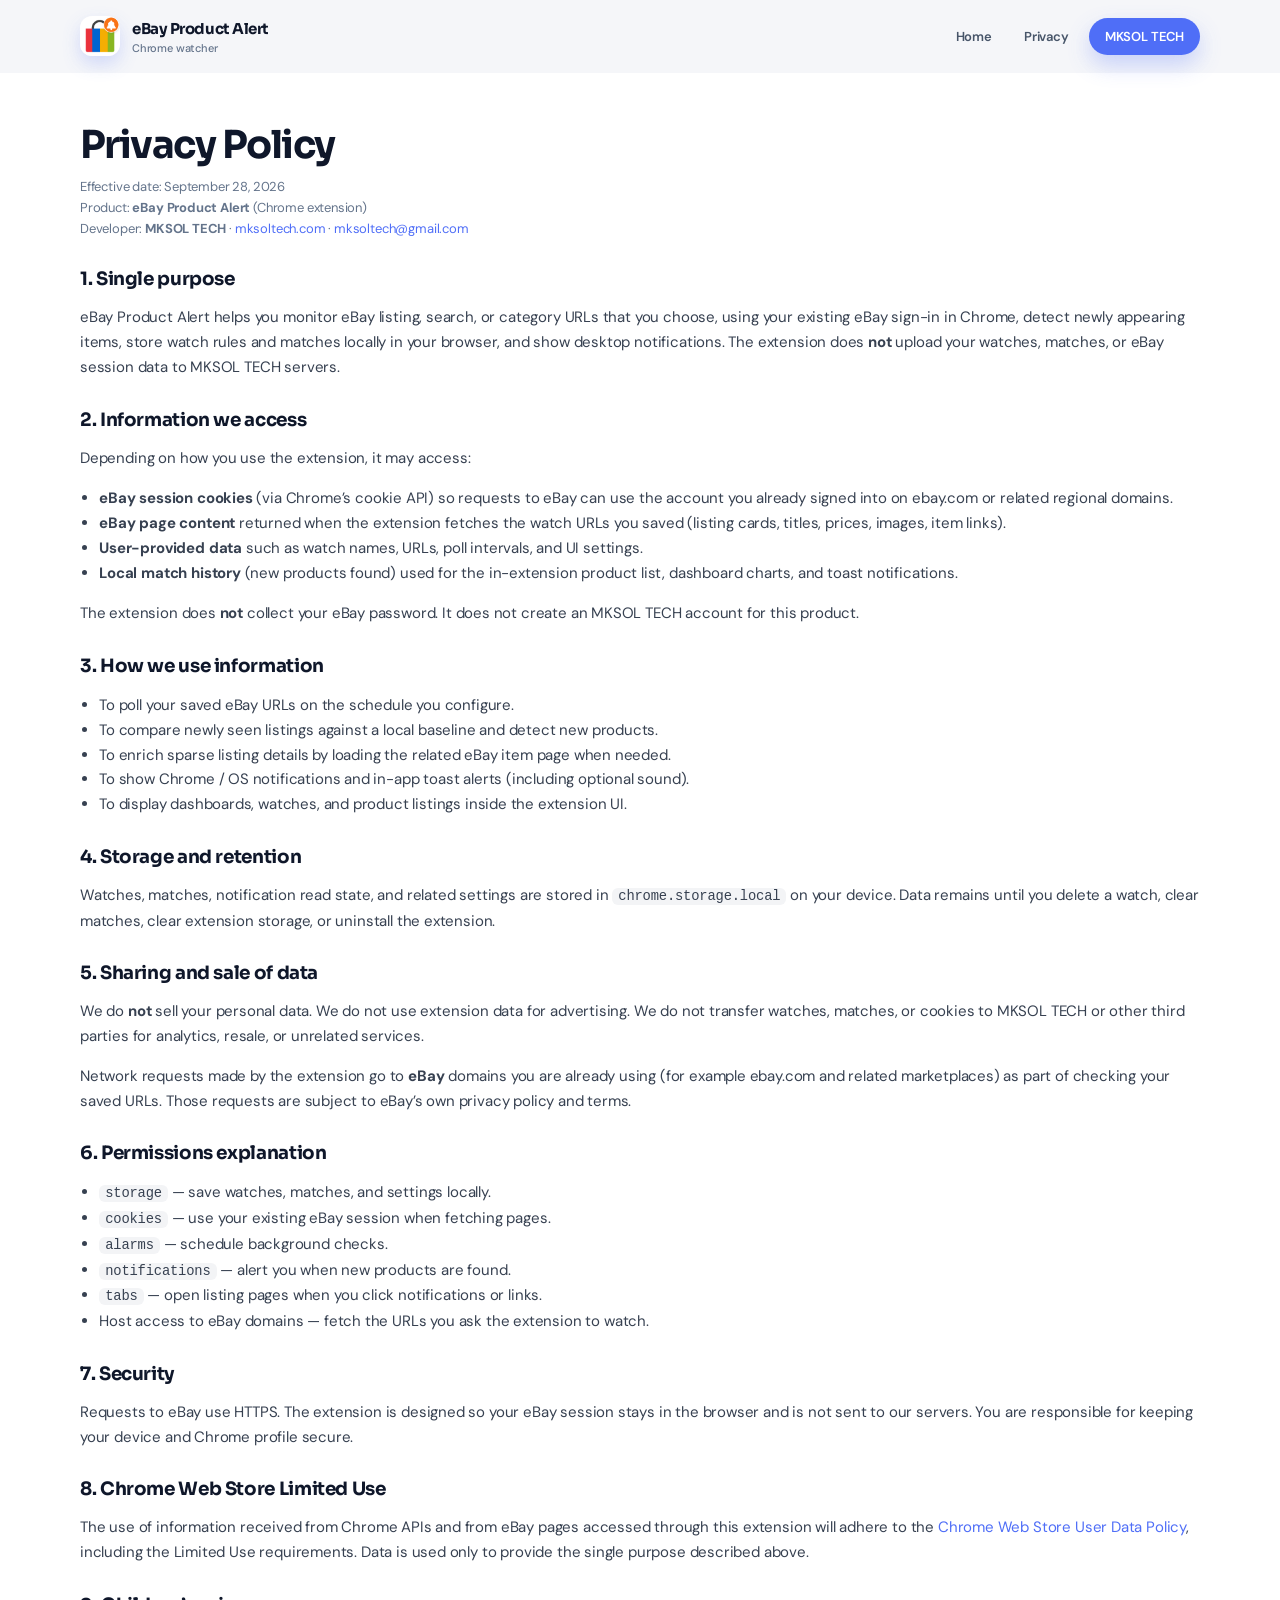
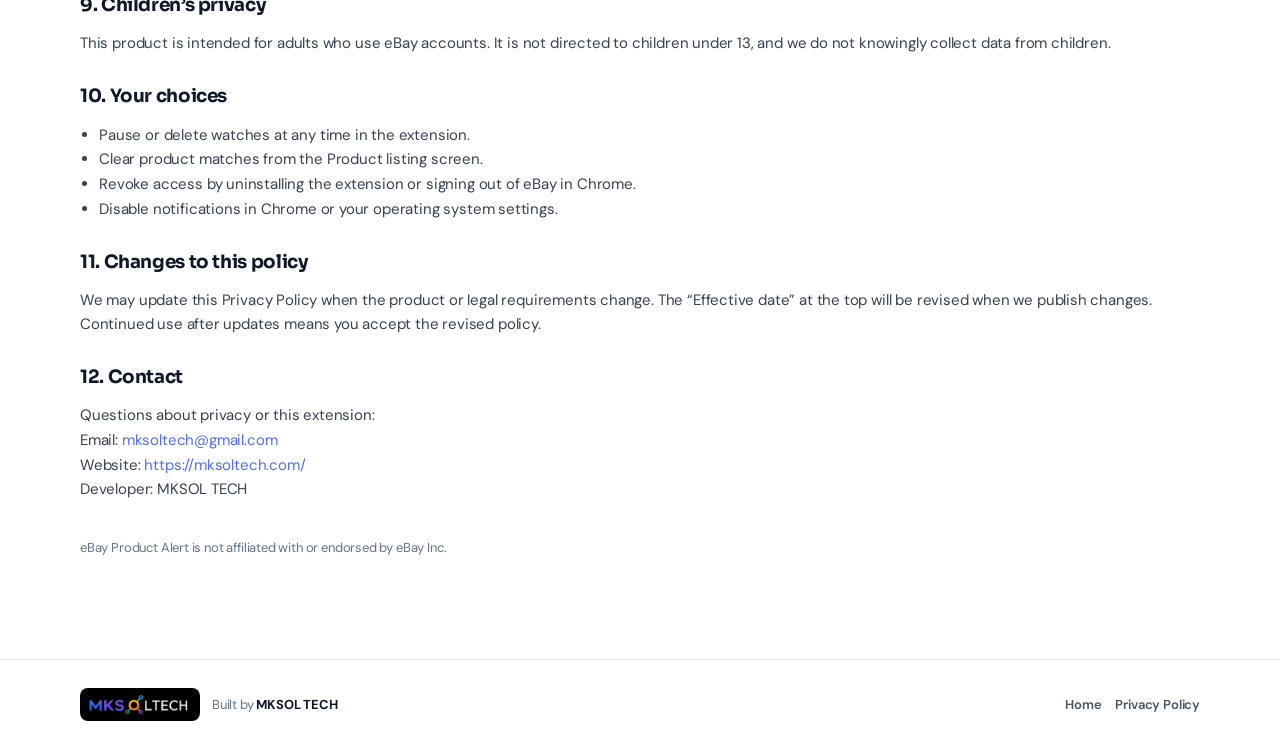
==== privacy.html @ dd5d16e2 "project setup" ====
<!DOCTYPE html>
<html lang="en">
  <head>
    <meta charset="UTF-8" />
    <meta name="viewport" content="width=device-width, initial-scale=1" />
    <title>Privacy Policy — eBay Product Alert</title>
    <meta
      name="description"
      content="Privacy Policy for the eBay Product Alert Chrome extension by MKSOL TECH."
    />
    <link rel="icon" href="assets/icon128.png" />
    <link rel="preconnect" href="https://fonts.googleapis.com" />
    <link rel="preconnect" href="https://fonts.gstatic.com" crossorigin />
    <link
      href="https://fonts.googleapis.com/css2?family=DM+Sans:ital,opsz,wght@0,9..40,400;0,9..40,500;0,9..40,600;0,9..40,700;1,9..40,400&family=Sora:wght@600;700&display=swap"
      rel="stylesheet"
    />
    <link rel="stylesheet" href="styles.css" />
  </head>
  <body class="legal-page">
    <header class="top" id="topNav">
      <div class="wrap top-inner">
        <a class="logo" href="index.html">
          <img src="assets/logo.png" alt="" />
          <div>
            <strong>eBay Product Alert</strong>
            <span>Chrome watcher</span>
          </div>
        </a>
        <nav class="nav" aria-label="Primary">
          <a href="index.html">Home</a>
          <a href="privacy.html">Privacy</a>
          <a class="nav-cta" href="https://mksoltech.com/" target="_blank" rel="noopener noreferrer">MKSOL TECH</a>
        </nav>
      </div>
    </header>

    <main class="legal">
      <div class="wrap">
        <h1>Privacy Policy</h1>
        <p class="meta">
          Effective date: September 28, 2026<br />
          Product: <strong>eBay Product Alert</strong> (Chrome extension)<br />
          Developer: <strong>MKSOL TECH</strong> ·
          <a href="https://mksoltech.com/" target="_blank" rel="noopener noreferrer">mksoltech.com</a> ·
          <a href="mailto:mksoltech@gmail.com">mksoltech@gmail.com</a>
        </p>

        <h2>1. Single purpose</h2>
        <p>
          eBay Product Alert helps you monitor eBay listing, search, or category URLs that you choose,
          using your existing eBay sign-in in Chrome, detect newly appearing items, store watch rules and
          matches locally in your browser, and show desktop notifications. The extension does
          <strong>not</strong> upload your watches, matches, or eBay session data to MKSOL TECH servers.
        </p>

        <h2>2. Information we access</h2>
        <p>Depending on how you use the extension, it may access:</p>
        <ul>
          <li>
            <strong>eBay session cookies</strong> (via Chrome’s cookie API) so requests to eBay can use
            the account you already signed into on ebay.com or related regional domains.
          </li>
          <li>
            <strong>eBay page content</strong> returned when the extension fetches the watch URLs you
            saved (listing cards, titles, prices, images, item links).
          </li>
          <li>
            <strong>User-provided data</strong> such as watch names, URLs, poll intervals, and UI settings.
          </li>
          <li>
            <strong>Local match history</strong> (new products found) used for the in-extension product
            list, dashboard charts, and toast notifications.
          </li>
        </ul>
        <p>
          The extension does <strong>not</strong> collect your eBay password. It does not create an
          MKSOL TECH account for this product.
        </p>

        <h2>3. How we use information</h2>
        <ul>
          <li>To poll your saved eBay URLs on the schedule you configure.</li>
          <li>To compare newly seen listings against a local baseline and detect new products.</li>
          <li>To enrich sparse listing details by loading the related eBay item page when needed.</li>
          <li>To show Chrome / OS notifications and in-app toast alerts (including optional sound).</li>
          <li>To display dashboards, watches, and product listings inside the extension UI.</li>
        </ul>

        <h2>4. Storage and retention</h2>
        <p>
          Watches, matches, notification read state, and related settings are stored in
          <code>chrome.storage.local</code> on your device. Data remains until you delete a watch,
          clear matches, clear extension storage, or uninstall the extension.
        </p>

        <h2>5. Sharing and sale of data</h2>
        <p>
          We do <strong>not</strong> sell your personal data. We do not use extension data for
          advertising. We do not transfer watches, matches, or cookies to MKSOL TECH or other third
          parties for analytics, resale, or unrelated services.
        </p>
        <p>
          Network requests made by the extension go to <strong>eBay</strong> domains you are already
          using (for example ebay.com and related marketplaces) as part of checking your saved URLs.
          Those requests are subject to eBay’s own privacy policy and terms.
        </p>

        <h2>6. Permissions explanation</h2>
        <ul>
          <li><code>storage</code> — save watches, matches, and settings locally.</li>
          <li><code>cookies</code> — use your existing eBay session when fetching pages.</li>
          <li><code>alarms</code> — schedule background checks.</li>
          <li><code>notifications</code> — alert you when new products are found.</li>
          <li><code>tabs</code> — open listing pages when you click notifications or links.</li>
          <li>Host access to eBay domains — fetch the URLs you ask the extension to watch.</li>
        </ul>

        <h2>7. Security</h2>
        <p>
          Requests to eBay use HTTPS. The extension is designed so your eBay session stays in the
          browser and is not sent to our servers. You are responsible for keeping your device and
          Chrome profile secure.
        </p>

        <h2>8. Chrome Web Store Limited Use</h2>
        <p>
          The use of information received from Chrome APIs and from eBay pages accessed through this
          extension will adhere to the
          <a
            href="https://developer.chrome.com/docs/webstore/program-policies/limited-use/"
            target="_blank"
            rel="noopener noreferrer"
            >Chrome Web Store User Data Policy</a
          >, including the Limited Use requirements. Data is used only to provide the single purpose
          described above.
        </p>

        <h2>9. Children’s privacy</h2>
        <p>
          This product is intended for adults who use eBay accounts. It is not directed to children
          under 13, and we do not knowingly collect data from children.
        </p>

        <h2>10. Your choices</h2>
        <ul>
          <li>Pause or delete watches at any time in the extension.</li>
          <li>Clear product matches from the Product listing screen.</li>
          <li>Revoke access by uninstalling the extension or signing out of eBay in Chrome.</li>
          <li>Disable notifications in Chrome or your operating system settings.</li>
        </ul>

        <h2>11. Changes to this policy</h2>
        <p>
          We may update this Privacy Policy when the product or legal requirements change. The
          “Effective date” at the top will be revised when we publish changes. Continued use after
          updates means you accept the revised policy.
        </p>

        <h2>12. Contact</h2>
        <p>
          Questions about privacy or this extension:<br />
          Email: <a href="mailto:mksoltech@gmail.com">mksoltech@gmail.com</a><br />
          Website:
          <a href="https://mksoltech.com/" target="_blank" rel="noopener noreferrer">https://mksoltech.com/</a><br />
          Developer: MKSOL TECH
        </p>

        <p class="meta" style="margin-top: 36px">
          eBay Product Alert is not affiliated with or endorsed by eBay Inc.
        </p>
      </div>
    </main>

    <footer class="site-footer">
      <div class="wrap">
        <div class="footer-inner">
          <a class="mksol" href="https://mksoltech.com/" target="_blank" rel="noopener noreferrer">
            <img src="assets/mksol-logo.webp" alt="MKSOL TECH" />
            <p>Built by <strong>MKSOL TECH</strong></p>
          </a>
          <div class="footer-links">
            <a href="index.html">Home</a>
            <a href="privacy.html">Privacy Policy</a>
          </div>
        </div>
      </div>
    </footer>
  </body>
</html>
---- styles.css ----
:root {
  --bg: #f3f4f8;
  --ink: #0f172a;
  --muted: #64748b;
  --panel: #ffffff;
  --brand: #4f6ef7;
  --brand-deep: #2f4fd6;
  --accent: #f97316;
  --line: rgba(15, 23, 42, 0.08);
  --shadow: 0 24px 60px rgba(15, 23, 42, 0.1);
  --font-display: "Sora", "Segoe UI", sans-serif;
  --font-body: "DM Sans", "Segoe UI", sans-serif;
}

* { box-sizing: border-box; }

html {
  scroll-behavior: smooth;
}

body {
  margin: 0;
  font-family: var(--font-body);
  color: var(--ink);
  background:
    radial-gradient(1200px 600px at 12% -10%, rgba(79, 110, 247, 0.16), transparent 55%),
    radial-gradient(900px 500px at 100% 0%, rgba(249, 115, 22, 0.1), transparent 45%),
    linear-gradient(180deg, #eef1f8 0%, var(--bg) 28%, #f7f8fb 100%);
  letter-spacing: -0.011em;
  -webkit-font-smoothing: antialiased;
}

img { max-width: 100%; display: block; }
a { color: inherit; }

.wrap {
  width: min(1120px, calc(100% - 2.5rem));
  margin: 0 auto;
}

/* ── Header ─────────────────────────────────────── */

.top {
  position: sticky;
  top: 0;
  z-index: 40;
  backdrop-filter: blur(14px);
  background: rgba(243, 244, 248, 0.78);
  border-bottom: 1px solid transparent;
  transition: border-color 0.2s ease, background 0.2s ease;
}

.top.scrolled {
  border-bottom-color: var(--line);
  background: rgba(255, 255, 255, 0.88);
}

.top-inner {
  display: flex;
  align-items: center;
  justify-content: space-between;
  gap: 16px;
  min-height: 72px;
}

.logo {
  display: flex;
  align-items: center;
  gap: 12px;
  text-decoration: none;
}

.logo img {
  width: 40px;
  height: 40px;
  border-radius: 12px;
  box-shadow: 0 8px 18px rgba(79, 110, 247, 0.22);
}

.logo strong {
  font-family: var(--font-display);
  font-size: 15px;
  font-weight: 700;
  letter-spacing: -0.03em;
}

.logo span {
  display: block;
  margin-top: 2px;
  font-size: 11px;
  color: var(--muted);
  font-weight: 500;
}

.nav {
  display: flex;
  align-items: center;
  gap: 8px;
}

.nav a {
  text-decoration: none;
  font-size: 13px;
  font-weight: 600;
  color: #475569;
  padding: 8px 12px;
  border-radius: 999px;
  transition: background 0.15s ease, color 0.15s ease;
}

.nav a:hover {
  background: rgba(15, 23, 42, 0.05);
  color: var(--ink);
}

.nav .nav-cta {
  background: var(--brand);
  color: #fff;
  padding: 10px 16px;
  box-shadow: 0 10px 22px rgba(79, 110, 247, 0.28);
}

.nav .nav-cta:hover {
  background: var(--brand-deep);
  color: #fff;
}

/* ── Hero ───────────────────────────────────────── */

.hero {
  padding: 28px 0 0;
}

.hero-copy {
  max-width: 720px;
  margin: 0 auto;
  text-align: center;
  animation: rise 0.7s ease both;
}

.hero-brand {
  display: inline-flex;
  align-items: center;
  gap: 10px;
  margin-bottom: 18px;
  font-family: var(--font-display);
  font-size: 13px;
  font-weight: 700;
  letter-spacing: 0.04em;
  text-transform: uppercase;
  color: var(--brand);
}

.hero-brand img {
  width: 28px;
  height: 28px;
  border-radius: 8px;
}

.hero h1 {
  margin: 0;
  font-family: var(--font-display);
  font-size: clamp(2.2rem, 5.5vw, 3.6rem);
  line-height: 1.05;
  letter-spacing: -0.045em;
  font-weight: 700;
}

.hero-lead {
  margin: 16px auto 0;
  max-width: 42ch;
  font-size: 1.08rem;
  line-height: 1.55;
  color: var(--muted);
}

.hero-actions {
  display: flex;
  justify-content: center;
  flex-wrap: wrap;
  gap: 10px;
  margin-top: 26px;
}

.btn {
  display: inline-flex;
  align-items: center;
  justify-content: center;
  gap: 8px;
  min-height: 46px;
  padding: 0 18px;
  border-radius: 12px;
  font-size: 14px;
  font-weight: 700;
  text-decoration: none;
  border: 1px solid transparent;
  transition: transform 0.15s ease, background 0.15s ease, box-shadow 0.15s ease;
}

.btn:hover { transform: translateY(-1px); }

.btn.primary {
  background: var(--brand);
  color: #fff;
  box-shadow: 0 14px 28px rgba(79, 110, 247, 0.3);
}

.btn.primary:hover { background: var(--brand-deep); }

.btn.ghost {
  background: rgba(255, 255, 255, 0.72);
  border-color: var(--line);
  color: #334155;
}

.btn.ghost:hover { background: #fff; }

.hero-stage {
  margin-top: 48px;
  width: 100%;
  position: relative;
  animation: rise 0.85s ease 0.08s both;
  display: flex;
  justify-content: center;
  padding: 0 1.25rem;
}

.hero-stage::before {
  content: "";
  position: absolute;
  inset: 12% 0 auto;
  height: 50%;
  background: radial-gradient(ellipse at center, rgba(79, 110, 247, 0.2), transparent 68%);
  filter: blur(18px);
  pointer-events: none;
}

.hero-frame {
  position: relative;
  width: min(920px, 100%);
  overflow: hidden;
  border-radius: 20px 20px 0 0;
  border: 1px solid rgba(255, 255, 255, 0.7);
  border-bottom: none;
  box-shadow: var(--shadow);
  background: #f1f3f8;
}

.hero-frame img {
  width: 100%;
  height: auto;
  display: block;
}

/* ── Sections ───────────────────────────────────── */

.section {
  padding: 72px 0;
}

.section-head {
  max-width: 560px;
  margin: 0 auto 36px;
  text-align: center;
}

.section-head .eyebrow {
  margin: 0 0 10px;
  font-size: 12px;
  font-weight: 700;
  letter-spacing: 0.08em;
  text-transform: uppercase;
  color: var(--brand);
}

.section-head h2 {
  margin: 0;
  font-family: var(--font-display);
  font-size: clamp(1.7rem, 3.4vw, 2.35rem);
  letter-spacing: -0.04em;
  line-height: 1.15;
}

.section-head p {
  margin: 12px 0 0;
  color: var(--muted);
  font-size: 1.02rem;
  line-height: 1.55;
}

/* Feature band — one idea */

.band {
  display: grid;
  grid-template-columns: 1.05fr 0.95fr;
  gap: 36px;
  align-items: center;
}

.band.reverse {
  grid-template-columns: 0.95fr 1.05fr;
}

.band.reverse .band-copy { order: 2; }
.band.reverse .band-media { order: 1; }

.band-copy h3 {
  margin: 0;
  font-family: var(--font-display);
  font-size: clamp(1.4rem, 2.6vw, 1.9rem);
  letter-spacing: -0.035em;
  line-height: 1.2;
}

.band-copy p {
  margin: 12px 0 0;
  color: var(--muted);
  font-size: 1.02rem;
  line-height: 1.6;
  max-width: 38ch;
}

.band-media {
  position: relative;
  border-radius: 22px;
  overflow: hidden;
  border: 1px solid var(--line);
  box-shadow: 0 18px 40px rgba(15, 23, 42, 0.08);
  background: #fff;
  transition: transform 0.35s ease, box-shadow 0.35s ease;
}

.band-media:hover {
  transform: translateY(-4px);
  box-shadow: 0 28px 50px rgba(15, 23, 42, 0.12);
}

.band-media img {
  width: 100%;
  height: auto;
  display: block;
}

.ambient {
  background: linear-gradient(180deg, rgba(255, 255, 255, 0.35), transparent);
}

/* Privacy strip */

.strip {
  padding: 28px 0 0;
}

.strip-box {
  display: flex;
  flex-wrap: wrap;
  align-items: center;
  justify-content: space-between;
  gap: 16px;
  padding: 22px 24px;
  border-radius: 18px;
  background: rgba(255, 255, 255, 0.72);
  border: 1px solid var(--line);
}

.strip-box p {
  margin: 0;
  max-width: 52ch;
  color: var(--muted);
  font-size: 14px;
  line-height: 1.5;
}

.strip-box strong {
  color: var(--ink);
}

/* Final CTA */

.final {
  padding: 40px 0 80px;
}

.final-box {
  position: relative;
  overflow: hidden;
  border-radius: 28px;
  padding: 48px 28px;
  text-align: center;
  color: #fff;
  background:
    radial-gradient(700px 280px at 20% 0%, rgba(249, 115, 22, 0.35), transparent 55%),
    linear-gradient(135deg, #1a1b1e 0%, #243056 55%, #1a1b1e 100%);
  box-shadow: var(--shadow);
}

.final-box h2 {
  margin: 0;
  font-family: var(--font-display);
  font-size: clamp(1.6rem, 3vw, 2.2rem);
  letter-spacing: -0.04em;
}

.final-box p {
  margin: 12px auto 0;
  max-width: 40ch;
  color: rgba(255, 255, 255, 0.72);
}

.final-actions {
  display: flex;
  justify-content: center;
  flex-wrap: wrap;
  gap: 10px;
  margin-top: 24px;
}

.final-actions .btn.primary {
  background: #fff;
  color: #1a1b1e;
  box-shadow: none;
}

.final-actions .btn.ghost {
  background: transparent;
  border-color: rgba(255, 255, 255, 0.22);
  color: #fff;
}

/* Footer */

.site-footer {
  padding: 28px 0 40px;
  border-top: 1px solid var(--line);
}

.footer-inner {
  display: flex;
  flex-wrap: wrap;
  justify-content: space-between;
  gap: 18px;
  align-items: center;
}

.mksol {
  display: flex;
  align-items: center;
  gap: 12px;
  text-decoration: none;
}

.mksol img {
  width: 120px;
  height: auto;
  max-height: 36px;
  object-fit: contain;
  background: #000;
  border-radius: 8px;
  padding: 6px 8px;
}

.mksol p {
  margin: 0;
  font-size: 13px;
  color: var(--muted);
}

.mksol strong { color: var(--ink); }

.footer-links {
  display: flex;
  gap: 14px;
  flex-wrap: wrap;
  font-size: 13px;
  font-weight: 600;
}

.footer-links a {
  text-decoration: none;
  color: #475569;
}

.footer-links a:hover { color: var(--brand); }

.disclaimer {
  margin: 18px 0 0;
  font-size: 12px;
  color: #94a3b8;
}

@keyframes rise {
  from { opacity: 0; transform: translateY(18px); }
  to { opacity: 1; transform: none; }
}

@media (max-width: 860px) {
  .nav a:not(.nav-cta) { display: none; }
  .band,
  .band.reverse {
    grid-template-columns: 1fr;
  }
  .band.reverse .band-copy,
  .band.reverse .band-media { order: initial; }
}

/* Privacy / legal pages */

.legal-page {
  background: #fff;
}

.legal {
  padding: 48px 0 72px;
}

.legal h1 {
  margin: 0 0 8px;
  font-family: var(--font-display);
  font-size: clamp(1.8rem, 3.5vw, 2.4rem);
  letter-spacing: -0.04em;
}

.legal .meta {
  margin: 0 0 28px;
  color: var(--muted);
  font-size: 13px;
  line-height: 1.6;
}

.legal h2 {
  margin: 28px 0 10px;
  font-family: var(--font-display);
  font-size: 1.15rem;
  letter-spacing: -0.02em;
}

.legal p,
.legal li {
  color: #374151;
  font-size: 15px;
  line-height: 1.65;
}

.legal ul { padding-left: 1.2rem; }

.legal a {
  color: var(--brand);
  text-decoration: none;
}

.legal a:hover { text-decoration: underline; }

.legal code {
  font-size: 0.92em;
  background: #f3f4f6;
  padding: 1px 6px;
  border-radius: 6px;
}
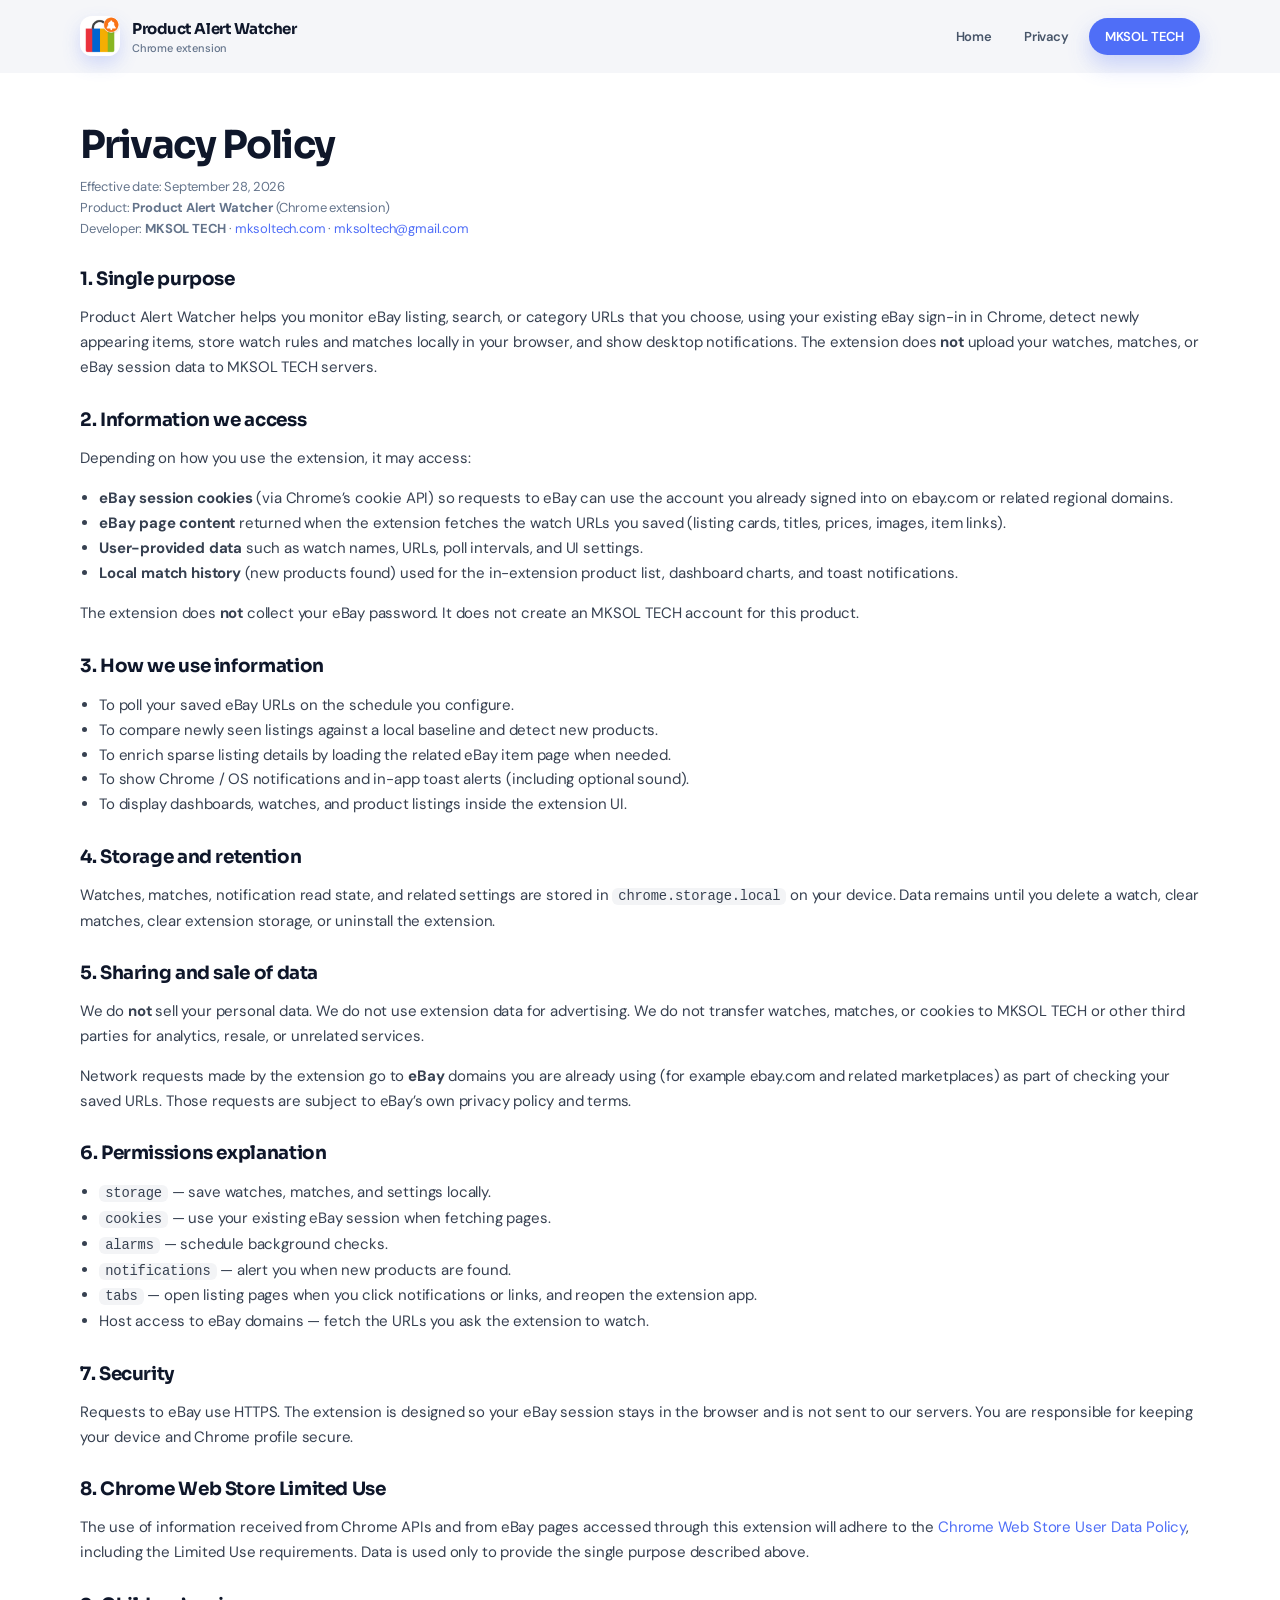
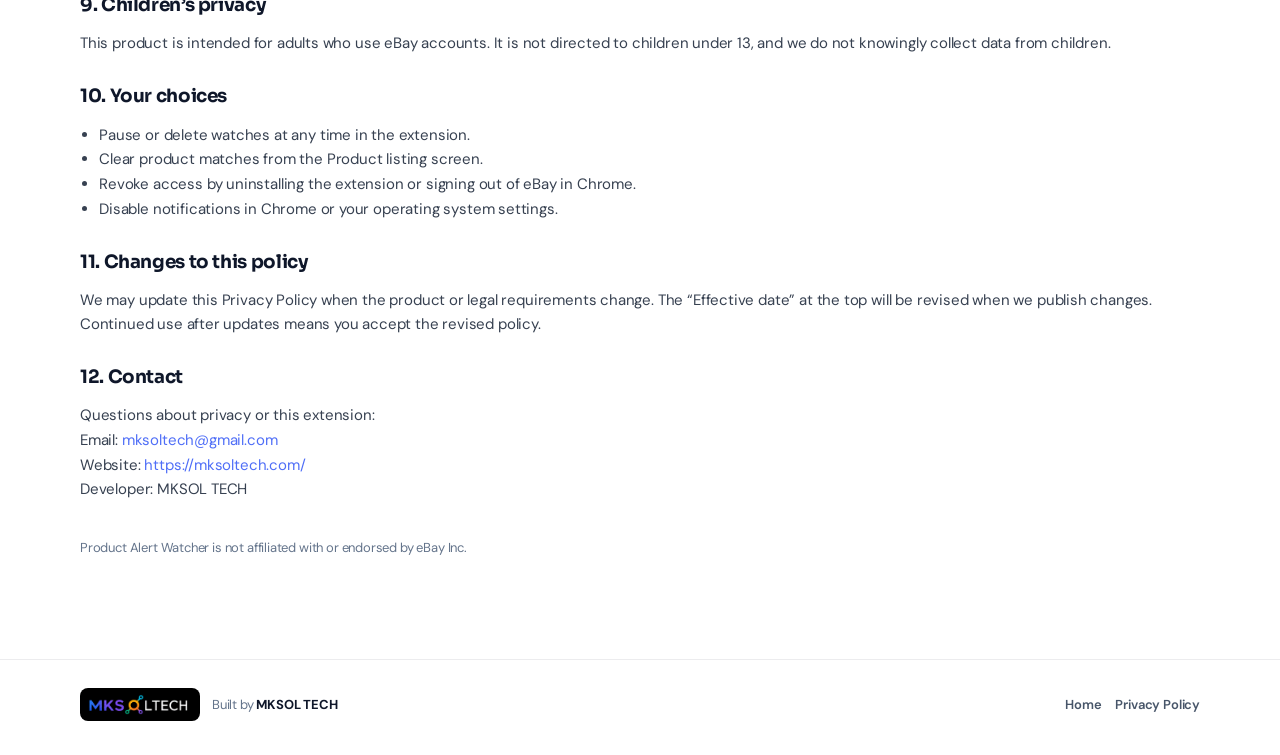
==== commit 7f193d02: "update name" ====
--- a/privacy.html
+++ b/privacy.html
@@ -3,10 +3,10 @@
   <head>
     <meta charset="UTF-8" />
     <meta name="viewport" content="width=device-width, initial-scale=1" />
-    <title>Privacy Policy — eBay Product Alert</title>
+    <title>Privacy Policy — Product Alert Watcher</title>
     <meta
       name="description"
-      content="Privacy Policy for the eBay Product Alert Chrome extension by MKSOL TECH."
+      content="Privacy Policy for the Product Alert Watcher Chrome extension by MKSOL TECH."
     />
     <link rel="icon" href="assets/icon128.png" />
     <link rel="preconnect" href="https://fonts.googleapis.com" />
@@ -23,8 +23,8 @@
         <a class="logo" href="index.html">
           <img src="assets/logo.png" alt="" />
           <div>
-            <strong>eBay Product Alert</strong>
-            <span>Chrome watcher</span>
+            <strong>Product Alert Watcher</strong>
+            <span>Chrome extension</span>
           </div>
         </a>
         <nav class="nav" aria-label="Primary">
@@ -40,7 +40,7 @@
         <h1>Privacy Policy</h1>
         <p class="meta">
           Effective date: September 28, 2026<br />
-          Product: <strong>eBay Product Alert</strong> (Chrome extension)<br />
+          Product: <strong>Product Alert Watcher</strong> (Chrome extension)<br />
           Developer: <strong>MKSOL TECH</strong> ·
           <a href="https://mksoltech.com/" target="_blank" rel="noopener noreferrer">mksoltech.com</a> ·
           <a href="mailto:mksoltech@gmail.com">mksoltech@gmail.com</a>
@@ -48,7 +48,7 @@
 
         <h2>1. Single purpose</h2>
         <p>
-          eBay Product Alert helps you monitor eBay listing, search, or category URLs that you choose,
+          Product Alert Watcher helps you monitor eBay listing, search, or category URLs that you choose,
           using your existing eBay sign-in in Chrome, detect newly appearing items, store watch rules and
           matches locally in your browser, and show desktop notifications. The extension does
           <strong>not</strong> upload your watches, matches, or eBay session data to MKSOL TECH servers.
@@ -112,7 +112,7 @@
           <li><code>cookies</code> — use your existing eBay session when fetching pages.</li>
           <li><code>alarms</code> — schedule background checks.</li>
           <li><code>notifications</code> — alert you when new products are found.</li>
-          <li><code>tabs</code> — open listing pages when you click notifications or links.</li>
+          <li><code>tabs</code> — open listing pages when you click notifications or links, and reopen the extension app.</li>
           <li>Host access to eBay domains — fetch the URLs you ask the extension to watch.</li>
         </ul>
 
@@ -167,7 +167,7 @@
         </p>
 
         <p class="meta" style="margin-top: 36px">
-          eBay Product Alert is not affiliated with or endorsed by eBay Inc.
+          Product Alert Watcher is not affiliated with or endorsed by eBay Inc.
         </p>
       </div>
     </main>
--- a/styles.css
+++ b/styles.css
@@ -215,6 +215,13 @@
 
 .btn.ghost:hover { background: #fff; }
 
+.hero-compat {
+  margin: 18px 0 0;
+  font-size: 13px;
+  font-weight: 600;
+  color: #475569;
+}
+
 .hero-stage {
   margin-top: 48px;
   width: 100%;
